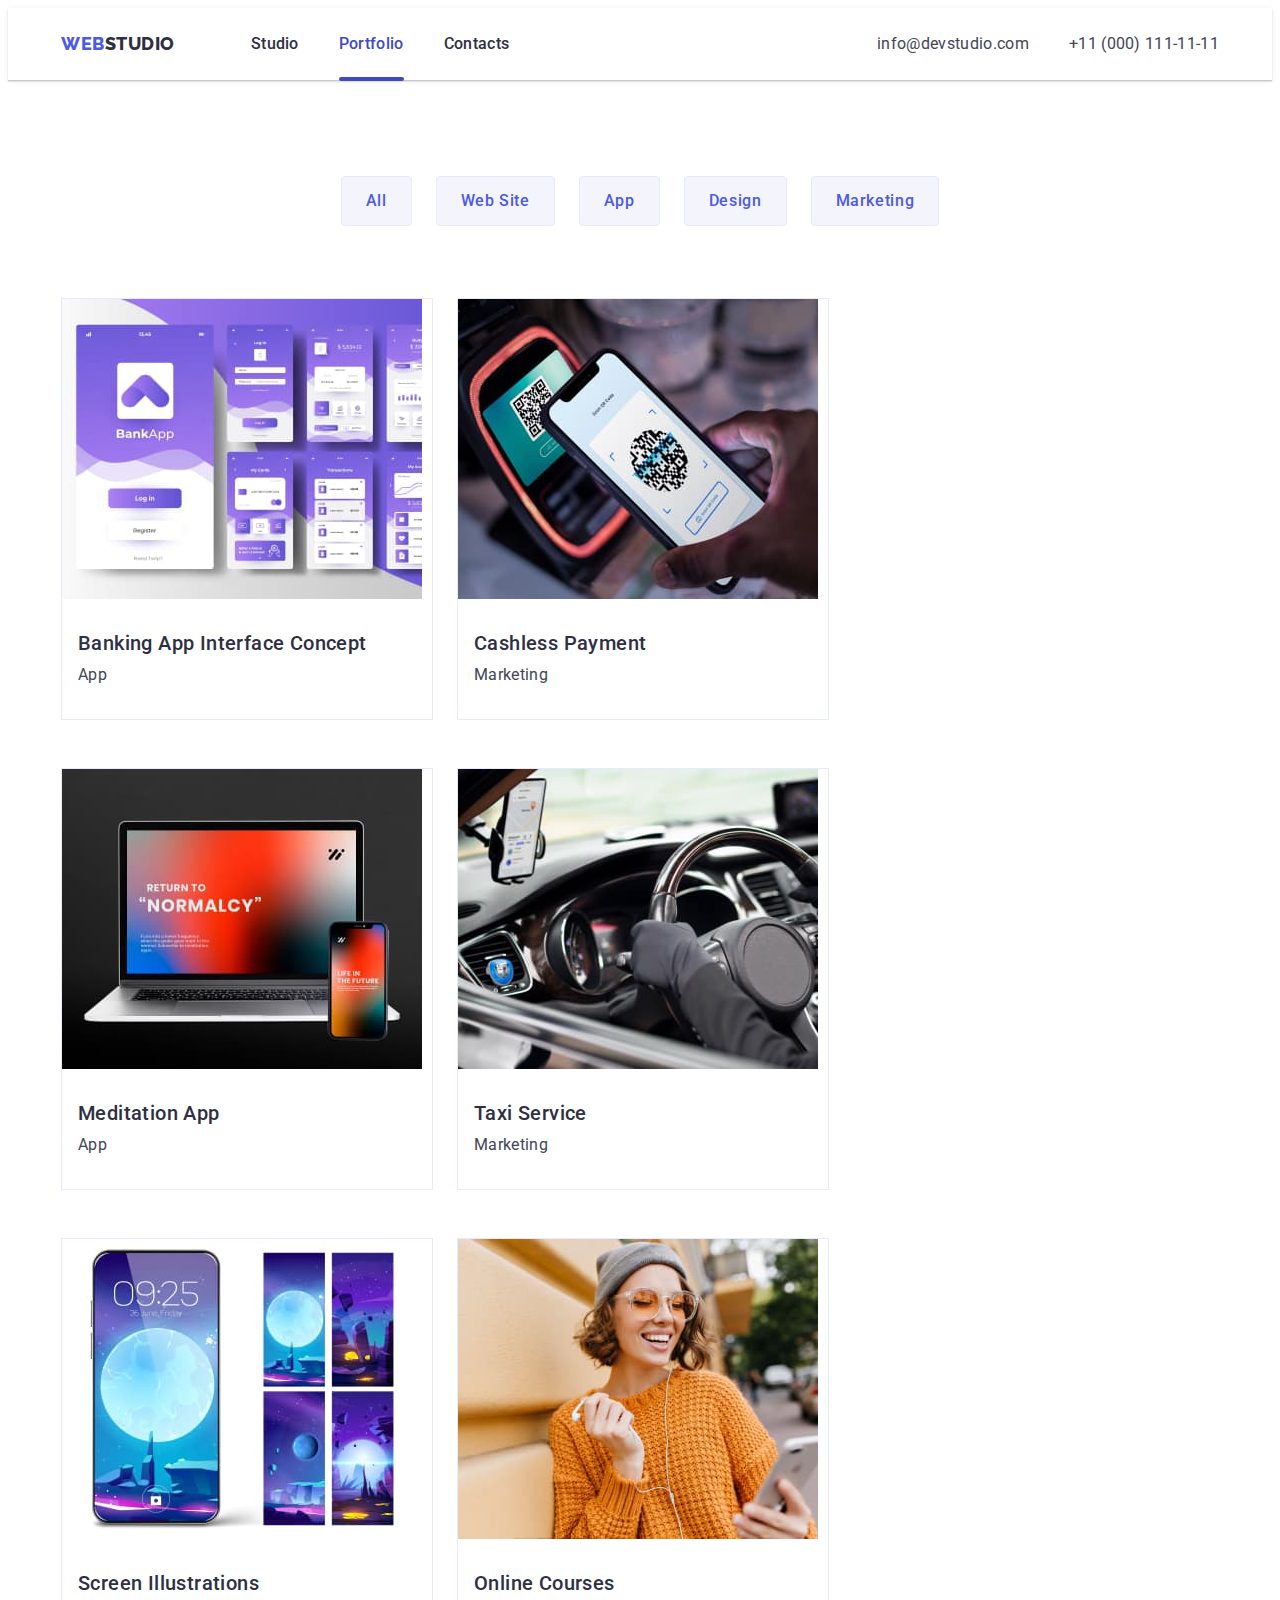
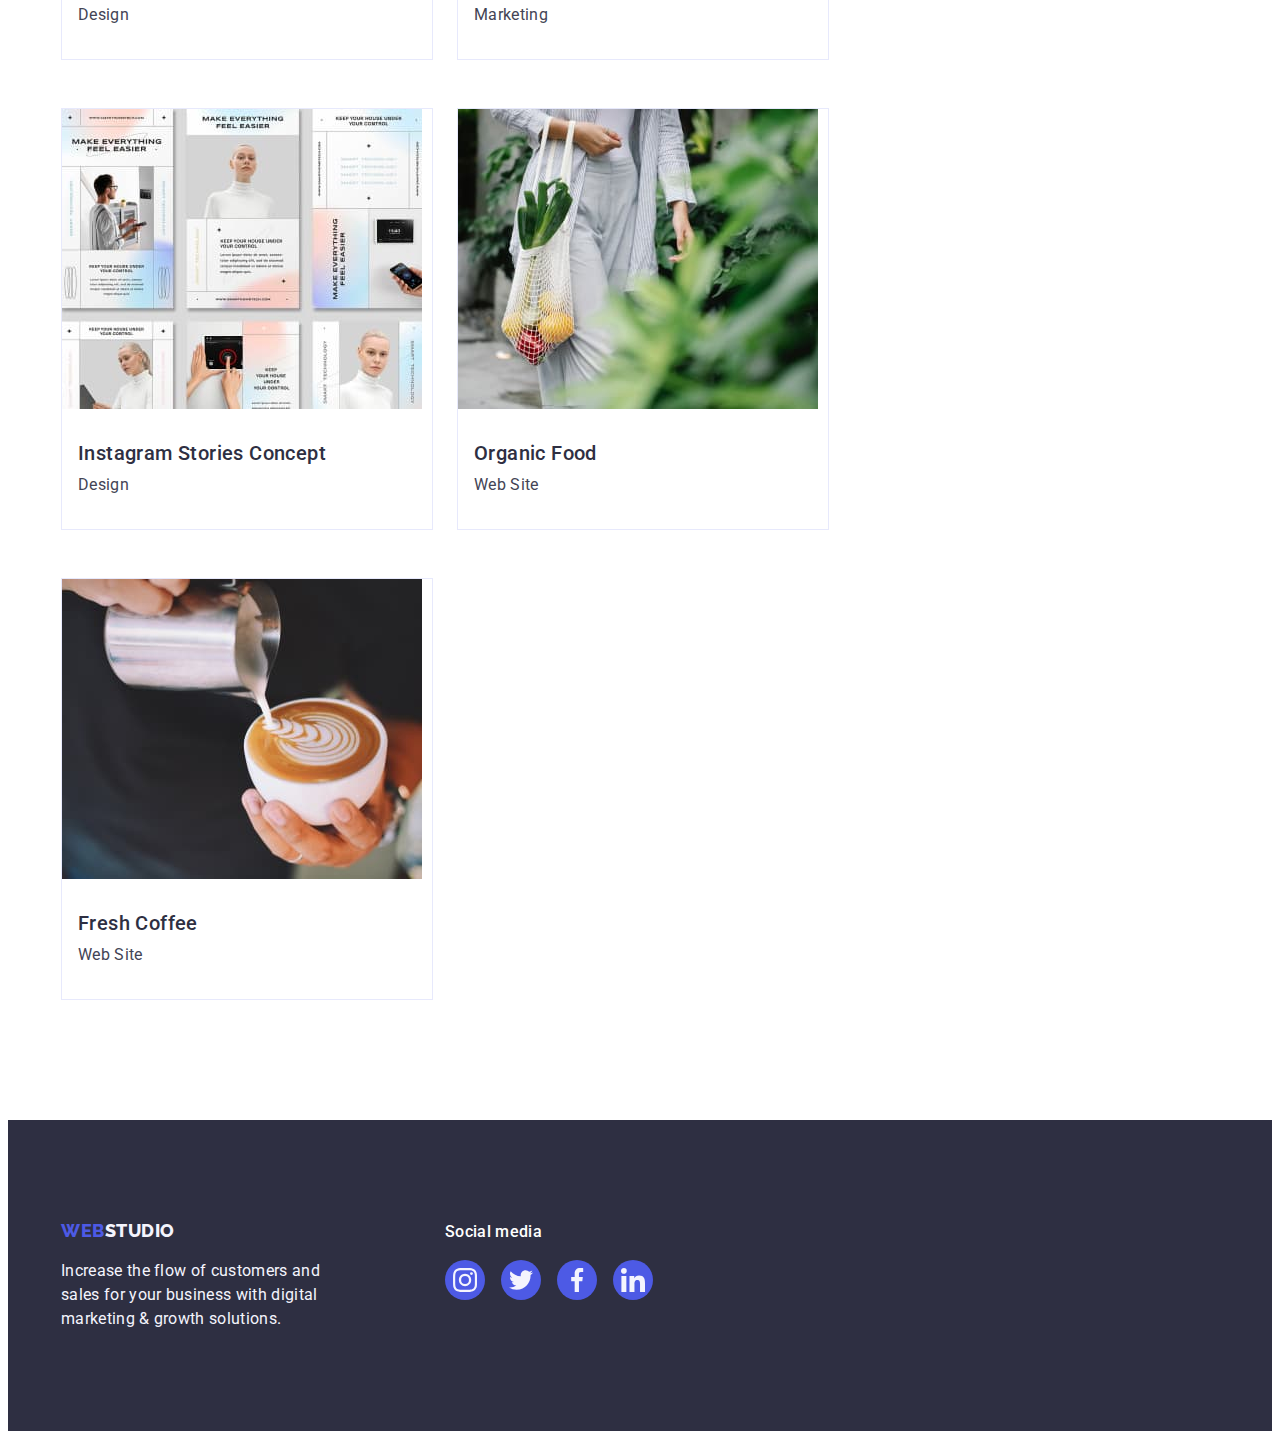
==== portfolio.html @ 456d1a5a "Initial commit" ====
<!DOCTYPE html>
<html lang="en">
  <head>
    <meta charset="UTF-8" />
    <meta http-equiv="X-UA-Compatible" content="IE=edge" />
    <meta name="viewport" content="width=device-width, initial-scale=1.0" />
    <title>Portfolio</title>
    <link rel="preconnect" href="https://fonts.googleapis.com" />
    <link rel="preconnect" href="https://fonts.gstatic.com" crossorigin />
    <link
      href="https://fonts.googleapis.com/css2?family=Raleway:wght@800&family=Roboto:wght@400;500;700;900&display=swap"
      rel="stylesheet"
    />
    <link
      rel="stylesheet"
      href="https://cdnjs.cloudflare.com/ajax/libs/modern-normalize/2.0.0/modern-normalize.min.css"
      integrity="sha512-4xo8blKMVCiXpTaLzQSLSw3KFOVPWhm/TRtuPVc4WG6kUgjH6J03IBuG7JZPkcWMxJ5huwaBpOpnwYElP/m6wg=="
      crossorigin="anonymous"
      referrerpolicy="no-referrer"
    />
    <link rel="stylesheet" href="./css/styles.css" />
  </head>
  <body>
    <header class="header">
      <div class="container">
        <nav class="header-navigation">
          <a href="./index.html" class="header-logo logo link"
            >Web<span class="logo-span">Studio</span></a
          >
          <ul class="list header-menu">
            <li class="header-menu-item">
              <a href="./index.html" class="link">Studio</a>
            </li>
            <li class="header-menu-item">
              <a href="./portfolio.html" class="link current">Portfolio</a>
            </li>
            <li class="header-menu-item">
              <a href="" class="link">Contacts</a>
            </li>
          </ul>
        </nav>
        <address class="header-address">
          <ul class="list header-address-list">
            <li class="header-address-item">
              <a href="mailto:info@devstudio.com" class="link"
                >info@devstudio.com</a
              >
            </li>
            <li class="header-address-item">
              <a href="tel:+110001111111" class="link">+11 (000) 111-11-11</a>
            </li>
          </ul>
        </address>
      </div>
    </header>
    <main>
      <section id="portfolio" class="portfolio">
        <div class="container">
          <h1 class="visually-hidden">Portfolio</h1>
          <ul class="list section-list-btn">
            <li><button type="button" class="button">All</button></li>
            <li><button type="button" class="button">Web Site</button></li>
            <li><button type="button" class="button">App</button></li>
            <li><button type="button" class="button">Design</button></li>
            <li><button type="button" class="button">Marketing</button></li>
          </ul>
          <ul class="list section-list">
            <li class="section-list-item">
              <a href="" class="link">
                <div class="overlay">
                  <img
                    src="./images/banking-app-interface-concept.jpg"
                    alt="banking app interface concept"
                    width="360"
                    height="300"
                  />
                  <p class="portfolio-hover-info">
                    14 Stylish and User-Friendly App Design Concepts · Task
                    Manager App · Calorie Tracker App · Exotic Fruit Ecommerce
                    App · Cloud Storage App
                  </p>
                </div>
                <div class="portfolio-info">
                  <h2 class="list-item-title">Banking App Interface Concept</h2>
                  <p class="list-item-text">App</p>
                </div>
              </a>
            </li>
            <li class="section-list-item">
              <a href="" class="link">
                <div class="overlay">
                  <img
                    src="./images/cashless-payment.jpg"
                    alt="cashless payment"
                    width="360"
                    height="300"
                  />
                  <p class="portfolio-hover-info">
                    14 Stylish and User-Friendly App Design Concepts · Task
                    Manager App · Calorie Tracker App · Exotic Fruit Ecommerce
                    App · Cloud Storage App
                  </p>
                </div>
                <div class="portfolio-info">
                  <h2 class="list-item-title">Cashless Payment</h2>
                  <p class="list-item-text">Marketing</p>
                </div>
              </a>
            </li>
            <li class="section-list-item">
              <a href="" class="link">
                <div class="overlay">
                  <img
                    src="./images/meditation-app.jpg"
                    alt="meditation app"
                    width="360"
                    height="300"
                  />
                  <p class="portfolio-hover-info">
                    14 Stylish and User-Friendly App Design Concepts · Task
                    Manager App · Calorie Tracker App · Exotic Fruit Ecommerce
                    App · Cloud Storage App
                  </p>
                </div>
                <div class="portfolio-info">
                  <h2 class="list-item-title">Meditation App</h2>
                  <p class="list-item-text">App</p>
                </div>
              </a>
            </li>
            <li class="section-list-item">
              <a href="" class="link">
                <div class="overlay">
                  <img
                    src="./images/taxi-service.jpg"
                    alt="taxi service"
                    width="360"
                    height="300"
                  />
                  <p class="portfolio-hover-info">
                    14 Stylish and User-Friendly App Design Concepts · Task
                    Manager App · Calorie Tracker App · Exotic Fruit Ecommerce
                    App · Cloud Storage App
                  </p>
                </div>
                <div class="portfolio-info">
                  <h2 class="list-item-title">Taxi Service</h2>
                  <p class="list-item-text">Marketing</p>
                </div>
              </a>
            </li>
            <li class="section-list-item">
              <a href="" class="link">
                <div class="overlay">
                  <img
                    src="./images/screen-illustrations.jpg"
                    alt="screen illustrations"
                    width="360"
                    height="300"
                  />
                  <p class="portfolio-hover-info">
                    14 Stylish and User-Friendly App Design Concepts · Task
                    Manager App · Calorie Tracker App · Exotic Fruit Ecommerce
                    App · Cloud Storage App
                  </p>
                </div>
                <div class="portfolio-info">
                  <h2 class="list-item-title">Screen Illustrations</h2>
                  <p class="list-item-text">Design</p>
                </div>
              </a>
            </li>
            <li class="section-list-item">
              <a href="" class="link">
                <div class="overlay">
                  <img
                    src="./images/online-courses.jpg"
                    alt="online courses"
                    width="360"
                    height="300"
                  />
                  <p class="portfolio-hover-info">
                    14 Stylish and User-Friendly App Design Concepts · Task
                    Manager App · Calorie Tracker App · Exotic Fruit Ecommerce
                    App · Cloud Storage App
                  </p>
                </div>
                <div class="portfolio-info">
                  <h2 class="list-item-title">Online Courses</h2>
                  <p class="list-item-text">Marketing</p>
                </div>
              </a>
            </li>
            <li class="section-list-item">
              <a href="" class="link">
                <div class="overlay">
                  <img
                    src="./images/instagram-stories-concept.jpg"
                    alt="instagram stories concept"
                    width="360"
                    height="300"
                  />
                  <p class="portfolio-hover-info">
                    14 Stylish and User-Friendly App Design Concepts · Task
                    Manager App · Calorie Tracker App · Exotic Fruit Ecommerce
                    App · Cloud Storage App
                  </p>
                </div>
                <div class="portfolio-info">
                  <h2 class="list-item-title">Instagram Stories Concept</h2>
                  <p class="list-item-text">Design</p>
                </div>
              </a>
            </li>
            <li class="section-list-item">
              <a href="" class="link">
                <div class="overlay">
                  <img
                    src="./images/organic-food.jpg"
                    alt="organic food"
                    width="360"
                    height="300"
                  />
                  <p class="portfolio-hover-info">
                    14 Stylish and User-Friendly App Design Concepts · Task
                    Manager App · Calorie Tracker App · Exotic Fruit Ecommerce
                    App · Cloud Storage App
                  </p>
                </div>
                <div class="portfolio-info">
                  <h2 class="list-item-title">Organic Food</h2>
                  <p class="list-item-text">Web Site</p>
                </div>
              </a>
            </li>
            <li class="section-list-item">
              <a href="" class="link">
                <div class="overlay">
                  <img
                    src="./images/fresh-coffee-website.jpg"
                    alt="fresh coffee web site"
                    width="360"
                    height="300"
                  />
                  <p class="portfolio-hover-info">
                    14 Stylish and User-Friendly App Design Concepts · Task
                    Manager App · Calorie Tracker App · Exotic Fruit Ecommerce
                    App · Cloud Storage App
                  </p>
                </div>
                <div class="portfolio-info">
                  <h2 class="list-item-title">Fresh Coffee</h2>
                  <p class="list-item-text">Web Site</p>
                </div>
              </a>
            </li>
          </ul>
        </div>
      </section>
    </main>
    <footer class="footer">
      <div class="container">
        <div class="footer-content">
          <a href="./index.html" class="footer-logo logo link"
            >Web<span class="logo-span">Studio</span></a
          >
          <p class="footer-text">
            Increase the flow of customers and sales for your business with
            digital marketing & growth solutions.
          </p>
        </div>
        <div class="footer-social">
          <p class="footer-social-title">Social media</p>
          <ul class="list">
            <li class="social-link">
              <a class="footer-link" href="">
                <svg class="footer-link-icon" width="24" height="24">
                  <use href="./images/icons.svg#icon-instagram"></use>
                </svg>
              </a>
            </li>
            <li class="social-link">
              <a class="footer-link" href="">
                <svg class="footer-link-icon" width="24" height="24">
                  <use href="./images/icons.svg#icon-twitter"></use>
                </svg>
              </a>
            </li>
            <li class="social-link">
              <a class="footer-link" href="">
                <svg class="footer-link-icon" width="24" height="24">
                  <use href="./images/icons.svg#icon-facebook"></use>
                </svg>
              </a>
            </li>
            <li class="social-link">
              <a class="footer-link" href="">
                <svg class="footer-link-icon" width="24" height="24">
                  <use href="./images/icons.svg#icon-linkedin"></use>
                </svg>
              </a>
            </li>
          </ul>
        </div>
      </div>
    </footer>
  </body>
</html>
---- css/styles.css ----
:root {
  --primary-brand-color: #4d5ae5;
  --pressed-state-color: #404bbf;
  --dark-color: #2e2f42;
  --text-color: #434455;
  --white-color: #ffffff;
  --light-color: #f4f4fd;
  --accent-color: #e7e9fc;
  --light-slate: #8e8f99;
  --green: #31d0aa;
  --backdrop: rgba(46, 47, 66, 0.4);
  --dairy: #fcfcfc;
  --transition-base: 250ms cubic-bezier(0.4, 0, 0.2, 1);
}

body {
  font-family: "Roboto", sans-serif;
  color: var(--text-color);
  background-color: var(--white-color);
}

p,
h1,
h2,
h3,
h4,
h5,
h6 {
  margin-top: 0;
  margin-bottom: 0;
}

img {
  display: block;
}

.visually-hidden {
  position: absolute;
  width: 1px;
  height: 1px;
  margin: -1px;
  border: 0;
  padding: 0;
  white-space: nowrap;
  clip-path: inset(100%);
  clip: rect(0 0 0 0);
  overflow: hidden;
}

.container {
  width: 1158px;
  padding-left: 15px;
  padding-right: 15px;
  margin: 0 auto;
}

.logo {
  font-family: "Raleway", sans-serif;
  font-weight: 800;
  font-size: 18px;
  line-height: 1.17;
  letter-spacing: 0.03em;
  text-transform: uppercase;
  color: var(--primary-brand-color);
}

.logo span {
  color: var(--dark-color);
}

.button {
  cursor: pointer;
}

.list {
  list-style-type: none;
  margin-top: 0;
  margin-bottom: 0;
  padding-left: 0;
}

.link {
  text-decoration: none;
}

.section-title {
  font-weight: 700;
  font-size: 36px;
  line-height: 1.11;
  text-align: center;
  letter-spacing: 0.02em;
  text-transform: capitalize;
  color: var(--dark-color);
}

.grey-background {
  background-color: var(--light-color);
}

/** ---------HEADER---------- **/

.header {
  box-shadow: 0px 2px 1px rgba(46, 47, 66, 0.08),
    0px 1px 1px rgba(46, 47, 66, 0.16), 0px 1px 6px rgba(46, 47, 66, 0.08);
}

.header-logo {
  margin-right: 76px;
}

.header .container {
  display: flex;
  align-items: center;
}

.header-navigation {
  display: flex;
  align-items: center;
  flex-grow: 1;
}

.header-menu {
  display: flex;
  gap: 40px;
}

.header-menu-item .link {
  padding: 24px 0;
  display: block;
  font-weight: 500;
  font-size: 16px;
  line-height: 1.5;
  letter-spacing: 0.02em;
  color: inherit;
  color: var(--dark-color);
  transition: color var(--transition-base);
}

.header-menu .link:hover,
.header-menu .link:focus,
.header-address .link:hover,
.header-address .link:focus {
  color: var(--pressed-state-color);
}

.link.current {
  position: relative;
  color: var(--pressed-state-color);
}

.header-menu-item .link.current::after {
  content: "";
  position: absolute;
  width: 100%;
  height: 4px;
  left: 0;
  bottom: -1px;
  border-radius: 2px;
  background: var(--pressed-state-color);
}

.header-address {
  font-style: normal;
}

.header-address-list {
  padding: 24px 0;
  display: flex;
  gap: 40px;
}

.header-address-item a {
  font-style: normal;
  font-weight: 400;
  font-size: 16px;
  line-height: 1.5;
  letter-spacing: 0.02em;
  color: var(--text-color);
  transition: color var(--transition-base);
}

/** ---------HERO---------- **/

.hero {
  padding-top: 188px;
  padding-bottom: 188px;
  max-width: 1440px;
  margin-left: auto;
  margin-right: auto;
  background-color: var(--dark-color);
  background-image: linear-gradient(
      rgba(46, 47, 66, 0.7),
      rgba(46, 47, 66, 0.7)
    ),
    url(../images/hero-background.jpg);
  background-repeat: no-repeat;
  background-position: center;
  background-size: cover;
}

.hero-title {
  margin-left: auto;
  margin-right: auto;
  margin-bottom: 48px;
  max-width: 496px;
  font-weight: 700;
  font-size: 56px;
  line-height: 1.07;
  text-align: center;
  letter-spacing: 0.02em;
  color: var(--white-color);
}

.hero-btn {
  display: block;
  margin-left: auto;
  margin-right: auto;
  padding: 16px 32px;
  min-width: 169px;
  font-family: inherit;
  font-weight: 500;
  font-size: 16px;
  line-height: 1.5;
  letter-spacing: 0.04em;
  border: none;
  border-radius: 4px;
  color: var(--white-color);
  background-color: var(--primary-brand-color);
  transition: background-color var(--transition-base);
  box-shadow: 0px 4px 4px 0px rgba(0, 0, 0, 0.15);
}

.hero-btn:hover,
.hero-btn:focus {
  background-color: var(--pressed-state-color);
}

/** ---------ADVANTAGES---------- **/

#advantages {
  padding-top: 120px;
  padding-bottom: 120px;
}

#advantages .section-list {
  display: flex;
  gap: 24px;
}

#advantages .section-list-item {
  width: calc((100% - 24px * 3) / 4);
}

#advantages .section-list-item .list-item-title {
  margin-bottom: 8px;
  font-weight: 500;
  font-size: 20px;
  line-height: 1.2;
  letter-spacing: 0.02em;
  color: var(--dark-color);
}

#advantages .section-list-item .list-item-text {
  font-size: 16px;
  line-height: 1.5;
  letter-spacing: 0.02em;
}

#advantages .section-list-item .icon-space {
  display: flex;
  justify-content: center;
  align-items: center;
  padding: 24px 0;
  margin-bottom: 8px;
  background-color: var(--light-color);
  border-radius: 4px;
}

/** ---------PROJECTS---------- **/

#projects {
  padding-top: 60px;
  padding-bottom: 120px;
}

#projects .section-title {
  max-width: 324px;
  margin: 0 auto 72px;
}

#projects .section-list {
  display: flex;
  gap: 24px;
}

#projects .section-list-item {
  width: calc((100% - 24px * 2) / 3);
  border: 1px solid var(--accent-colora);
}

/** ---------TEAM---------- **/

#team {
  padding-top: 120px;
  padding-bottom: 120px;
}

#team .section-title {
  max-width: 163px;
  margin: 0 auto 72px;
}

#team .section-list {
  display: flex;
  gap: 24px;
}

#team .section-list-item {
  background-color: var(--white-color);
  width: calc((100% - 24px * 3) / 4);
  border-radius: 0px 0px 4px 4px;
  box-shadow: 0px 2px 1px 0px rgba(46, 47, 66, 0.08),
    0px 1px 1px 0px rgba(46, 47, 66, 0.16),
    0px 1px 6px 0px rgba(46, 47, 66, 0.08);
}

#team .team-info {
  padding: 32px 0;
}

#team .section-list-item .list-item-title {
  margin-bottom: 8px;
  font-weight: 500;
  font-size: 20px;
  line-height: 1.2;
  text-align: center;
  letter-spacing: 0.02em;
  color: var(--dark-color);
}

#team .section-list-item .list-item-text {
  margin-bottom: 8px;
  font-size: 16px;
  line-height: 1.5;
  text-align: center;
  letter-spacing: 0.02em;
}

#team .section-list .team-info .list {
  display: flex;
  justify-content: center;
  align-items: center;
  gap: 24px;
}

.team-link {
  display: flex;
  justify-content: center;
  align-items: center;
  width: 40px;
  height: 40px;
  border-radius: 50%;
  background-color: var(--primary-brand-color);
  transition: background-color var(--transition-base);
}

.team-link:hover,
.team-link:focus {
  background-color: var(--pressed-state-color);
}

.team-link-icon {
  fill: var(--light-color);
}
/** ---------FOOTER---------- **/

.footer {
  background-color: var(--dark-color);
  padding-top: 100px;
  padding-bottom: 100px;
}

.footer .container {
  display: flex;
  align-items: baseline;
}

.footer-content {
  margin-right: 120px;
}

.footer-social-title {
  margin-bottom: 16px;
  font-size: 16px;
  font-family: Roboto;
  font-style: normal;
  font-weight: 500;
  line-height: 1.5;
  letter-spacing: 0.32px;
  color: var(--white-color);
}

.footer .footer-social ul {
  display: flex;
  justify-content: space-between;
  align-items: center;
  gap: 16px;
}

.social-link {
  width: 40px;
  height: 40px;
}

.footer-link {
  display: flex;
  justify-content: center;
  align-items: center;
  width: 100%;
  height: 100%;
  border-radius: 50%;
  background-color: var(--primary-brand-color);
  transition: background-color var(--transition-base);
}

.footer-link:hover,
.footer-link:focus {
  background-color: var(--green);
}

.footer-link-icon {
  fill: var(--light-color);
}

.footer .logo-span {
  color: var(--light-color);
}

.footer-logo {
  display: inline-block;
  margin-bottom: 18px;
}

.footer .footer-text {
  font-size: 16px;
  max-width: 264px;
  line-height: 1.5;
  letter-spacing: 0.02em;
  color: var(--light-color);
}

/** ---------PORTFOLIO---------- **/

#portfolio {
  padding-top: 96px;
  padding-bottom: 120px;
}

#portfolio .section-list-btn {
  margin-bottom: 72px;
  display: flex;
  justify-content: center;
  gap: 24px;
}

#portfolio .section-list-btn button {
  padding: 12px 24px;
  font-family: inherit;
  font-weight: 500;
  font-size: 16px;
  line-height: 1.5;
  letter-spacing: 0.04em;
  color: var(--primary-brand-color);
  background-color: var(--light-color);
  border: 1px solid var(--accent-color);
  border-radius: 4px;
  transition: color var(--transition-base),
    background-color var(--transition-base), border-color var(--transition-base),
    box-shadow var(--transition-base);
}

#portfolio .section-list-btn button:focus,
#portfolio .section-list-btn button:hover {
  color: var(--white-color);
  background-color: var(--pressed-state-color);
  border: 1px solid transparent;
  box-shadow: 0px 2px 2px 0px rgba(0, 0, 0, 0.12),
    0px 2px 1px 0px rgba(0, 0, 0, 0.08), 0px 3px 1px 0px rgba(0, 0, 0, 0.1);
}

#portfolio .section-list {
  display: flex;
  flex-wrap: wrap;
  gap: 24px;
  row-gap: 48px;
}

#portfolio .section-list-item .link {
  display: block;
  transition: box-shadow var(--transition-base);
}

#portfolio .section-list-item {
  width: calc((100% - 24px * 2) / 3);
  border: 1px solid var(--accent-color);
  background: var(--white-color);
}

#portfolio .section-list-item .link:hover {
  box-shadow: 0px 2px 1px 0px rgba(46, 47, 66, 0.08),
    0px 1px 1px 0px rgba(46, 47, 66, 0.16),
    0px 1px 6px 0px rgba(46, 47, 66, 0.08);
}

#portfolio .portfolio-info {
  padding: 32px 16px;
}

#portfolio .section-list-item .list-item-title {
  margin-bottom: 8px;
  font-weight: 500;
  font-size: 20px;
  line-height: 1.2;
  letter-spacing: 0.02em;
  color: var(--dark-color);
}

#portfolio .section-list-item .list-item-text {
  font-size: 16px;
  line-height: 1.5;
  letter-spacing: 0.02em;
  color: var(--text-color);
}

.overlay {
  position: relative;
  overflow: hidden;
}

#portfolio .portfolio-hover-info {
  padding: 40px 32px;
  position: absolute;
  top: 0;
  left: 0;
  width: 100%;
  height: 100%;
  background-color: var(--primary-brand-color);
  font-size: 16px;
  font-style: normal;
  font-weight: 400;
  line-height: 1.5;
  letter-spacing: 0.32px;
  color: var(--light-color);
  transform: translateY(100%);
  transition: transform var(--transition-base);
}

#portfolio .section-list-item:hover .portfolio-hover-info {
  transform: translateY(0);
  overflow: visible;
}

/** ---------CUSTOMERS---------- **/

#customers {
  padding-top: 120px;
  padding-bottom: 120px;
}

#customers .section-title {
  margin-bottom: 72px;
}

#customers .section-list {
  display: flex;
  justify-content: space-between;
  gap: 24px;
}

#customers .section-list-item {
  width: calc((100% - 24px * 5) / 6);
  height: 88px;
  border-radius: 4px;
  border: 1px solid var(--light-slate);
}

#customers .section-list-item .link {
  display: flex;
  align-items: center;
  justify-content: center;
  width: 100%;
  height: 100%;
  color: var(--light-slate);
  border-radius: 4px;
  border: 1px solid var(--light-slate);
  transition: color var(--transition-base), border-color var(--transition-base);
}

#customers .customer-icon {
  fill: currentColor;
  transition: fill var(--transition-base);
}

#customers .link:hover,
#customers .link:focus {
  color: var(--pressed-state-color);
  border: 1px solid var(--pressed-state-color);
}

#customers .link:hover .customer-icon {
  fill: var(--pressed-state-color);
}

/** BACKDROP **/
.backdrop {
  position: fixed;
  top: 0;
  width: 100%;
  height: 100%;
  background-color: var(--backdrop);
  transition: opacity var(--transition-base), visibility var(--transition-base);
}

.modal {
  position: absolute;
  top: 50%;
  left: 50%;
  transform: translate(-50%, -50%) scale(1);
  width: 408px;
  min-height: 584px;
  background-color: var(--dairy);
  border-radius: 4px;
  box-shadow: 0px 2px 1px 0px rgba(0, 0, 0, 0.2),
    0px 1px 3px 0px rgba(0, 0, 0, 0.12), 0px 1px 1px 0px rgba(0, 0, 0, 0.14);
  transition: transform var(--transition-base);
}

.backdrop.is-hidden .modal {
  transform: translate(-50%, 50%) scale(0);
}
.modal-btn {
  padding: 0;
  display: flex;
  align-items: center;
  justify-content: center;
  position: absolute;
  right: 24px;
  top: 24px;
  width: 24px;
  height: 24px;
  border-radius: 50%;
  border: 1px solid rgba(0, 0, 0, 0.1);
  background-color: var(--accent-color);
  cursor: pointer;
  transition: background-color var(--transition-base),
    border var(--transition-base);
}

.modal-btn svg {
  transition: fill var(--transition-base);
}

.modal-btn:hover,
.modal-btn:focus {
  border: none;
  background-color: var(--pressed-state-color);
}

.modal-btn:hover svg,
.modal-btn:focus svg {
  fill: var(--white-color);
}

.is-hidden {
  visibility: hidden;
  opacity: 0;
  pointer-events: none;
}
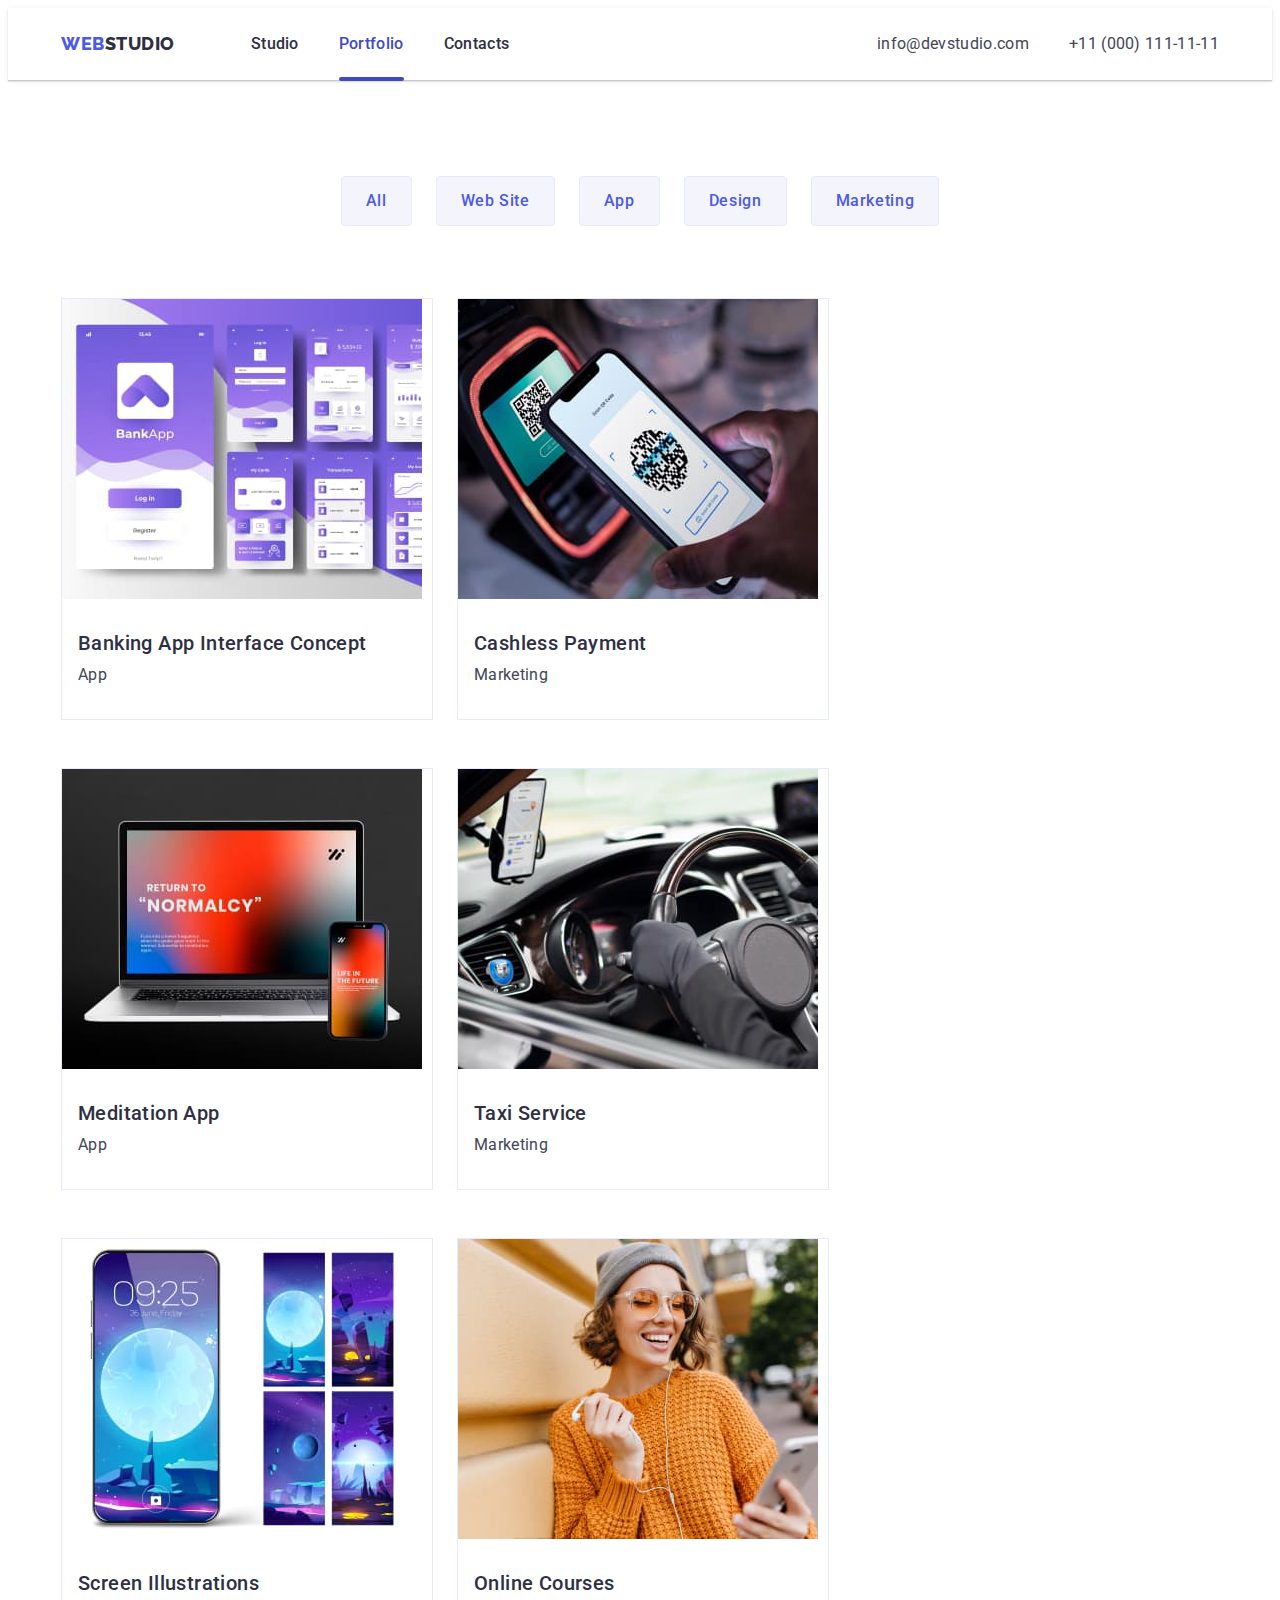
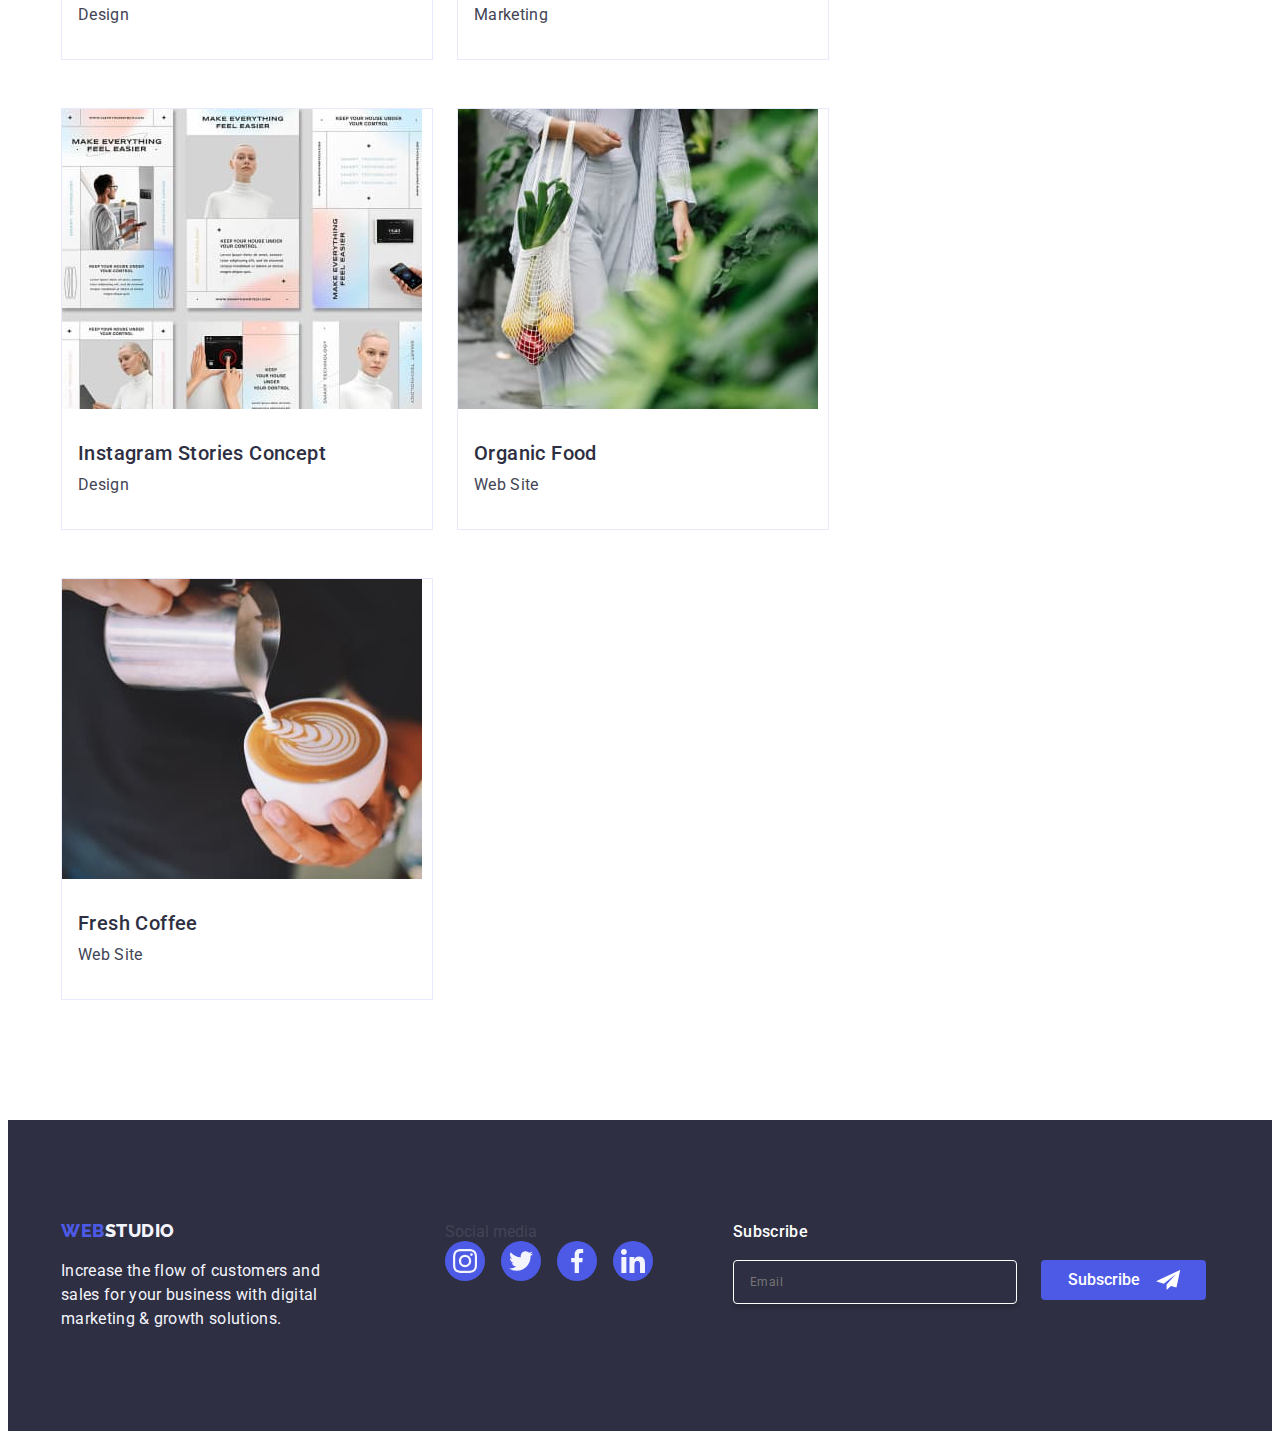
==== commit 244e6b9d: "patch" ====
--- a/portfolio.html
+++ b/portfolio.html
@@ -302,6 +302,18 @@
             </li>
           </ul>
         </div>
+        <div class="footer-form">
+          <p class="footer-title">Subscribe</p>
+          <form>
+            <input type="email" placeholder="Email" />
+            <button type="submit" class="button">
+              Subscribe
+              <svg class="check-icon" width="24" height="24">
+                <use href="./images/icons.svg#icon-send"></use>
+              </svg>
+            </button>
+          </form>
+        </div>
       </div>
     </footer>
   </body>
--- a/css/styles.css
+++ b/css/styles.css
@@ -389,7 +389,11 @@
   margin-right: 120px;
 }
 
-.footer-social-title {
+.footer-social {
+  margin-right: 80px;
+}
+
+.footer-title {
   margin-bottom: 16px;
   font-size: 16px;
   font-family: Roboto;
@@ -447,6 +451,74 @@
   line-height: 1.5;
   letter-spacing: 0.02em;
   color: var(--light-color);
+}
+
+.footer-form input {
+  padding-left: 16px;
+  width: 264px;
+  height: 40px;
+  color: var(--white, #fff);
+  font-family: Roboto;
+  font-size: 12px;
+  font-style: normal;
+  font-weight: 400;
+  line-height: 2;
+  letter-spacing: 0.48px;
+  background-color: transparent;
+  border-radius: 4px;
+  border: 1px solid var(--white, #fff);
+  box-shadow: 0px 4px 4px 0px rgba(0, 0, 0, 0.15);
+  outline: none;
+  transition: border-color var(--transition-base);
+}
+
+.footer-form input:focus,
+.footer-form input:hover {
+  border-color: var(--primary-brand-color);
+}
+
+.footer-form input::placeholder {
+  font-family: Roboto;
+  font-size: 12px;
+  font-style: normal;
+  font-weight: 400;
+  line-height: 2;
+  letter-spacing: 0.48px;
+}
+
+.footer-form form {
+  display: flex;
+  gap: 24px;
+}
+
+.footer-form button {
+  display: flex;
+  justify-content: center;
+  align-items: center;
+  padding: 8px 24px;
+  min-width: 165px;
+  height: 40px;
+  color: var(--white-color);
+  text-align: center;
+  font-family: Roboto;
+  font-size: 16px;
+  font-style: normal;
+  font-weight: 500;
+  line-height: 1.5;
+  letter-spacing: 0.04;
+  fill: var(--white-color);
+  border-radius: 4px;
+  border: none;
+  background: var(--primary-brand-color);
+}
+
+.footer-form button:hover,
+.footer-form button:focus {
+  background-color: var(--pressed-state-color);
+}
+
+.footer-form button svg {
+  margin-left: 16px;
 }
 
 /** ---------PORTFOLIO---------- **/
@@ -622,6 +694,7 @@
 }
 
 .modal {
+  padding: 72px 24px 24px 24px;
   position: absolute;
   top: 50%;
   left: 50%;
@@ -676,3 +749,152 @@
   opacity: 0;
   pointer-events: none;
 }
+
+.form-title {
+  margin-bottom: 16px;
+  font-size: 16px;
+  font-family: Roboto;
+  font-style: normal;
+  font-weight: 500;
+  line-height: 1.5;
+  letter-spacing: 0.32px;
+  color: var(--dark-color);
+  text-align: center;
+}
+
+.form-field {
+  margin-bottom: 8px;
+}
+
+.form-label {
+  display: inline-block;
+  font-size: 12px;
+  font-family: Roboto;
+  font-style: normal;
+  font-weight: 400;
+  line-height: 1.16;
+  letter-spacing: 0.04em;
+  color: var(--light-slate);
+}
+
+.input-wrap {
+  position: relative;
+}
+
+.form-input {
+  padding-left: 38px;
+  padding-right: 16px;
+  width: 100%;
+  height: 40px;
+  border-radius: 4px;
+  border: 1px solid var(--backdrop);
+  outline: transparent;
+  transition: border-color var(--transition-base);
+}
+
+.form-input:focus,
+.form-input:hover {
+  border-color: var(--primary-brand-color);
+}
+
+.input-icon {
+  position: absolute;
+  left: 16px;
+  top: 50%;
+  transform: translateY(-50%);
+  transition: fill var(--transition-base);
+}
+
+.form-input:focus + .input-icon,
+.form-input:hover + .input-icon {
+  fill: var(--primary-brand-color);
+}
+
+.form-textarea {
+  padding: 8px 16px;
+  width: 100%;
+  height: 120px;
+  font-family: Roboto;
+  font-size: 12px;
+  font-style: normal;
+  font-weight: 400;
+  line-height: 1.16;
+  letter-spacing: 0.48px;
+  border-radius: 4px;
+  border: 1px solid var(--backdrop);
+  outline: transparent;
+  resize: none;
+  transition: border-color var(--transition-base);
+}
+
+.form-textarea::placeholder {
+  font-family: Roboto;
+  font-size: 12px;
+  font-style: normal;
+  font-weight: 400;
+  line-height: 1.16;
+  letter-spacing: 0.48px;
+}
+
+.form-textarea:focus,
+.form-textarea:hover {
+  border-color: var(--primary-brand-color);
+}
+
+.check-text {
+  margin-top: 8px;
+  margin-bottom: 16px;
+}
+
+.check-text a {
+  color: var(--primary-brand-color);
+  text-decoration: underline;
+}
+
+.check-text span {
+  display: inline-flex;
+  align-items: center;
+  justify-content: center;
+  margin-right: 12px;
+  width: 16px;
+  height: 16px;
+  border: 1px solid var(--backdrop);
+  border-radius: 2px;
+  fill: transparent;
+  transition: background-color var(--transition-base),
+    border var(--transition-base);
+}
+
+.check-text span svg {
+  transition: fill var(--transition-base);
+}
+
+.form-checkbox:checked + .check-text span {
+  background-color: var(--pressed-state-color);
+  fill: var(--light-color);
+  border: none;
+}
+.form-btn {
+  display: block;
+  padding: 16px 32px;
+  margin: 0 auto;
+  min-width: 169px;
+  font-size: 16px;
+  font-family: Roboto;
+  font-style: normal;
+  font-weight: 500;
+  line-height: 1.5;
+  text-align: center;
+  letter-spacing: 0.04em;
+  border: none;
+  border-radius: 4px;
+  color: var(--white-color);
+  background: var(--primary-brand-color);
+  box-shadow: 0px 4px 4px 0px rgba(0, 0, 0, 0.15);
+  transition: background-color var(--transition-base);
+}
+
+.form-btn:hover,
+.form-btn:focus {
+  background-color: var(--pressed-state-color);
+}
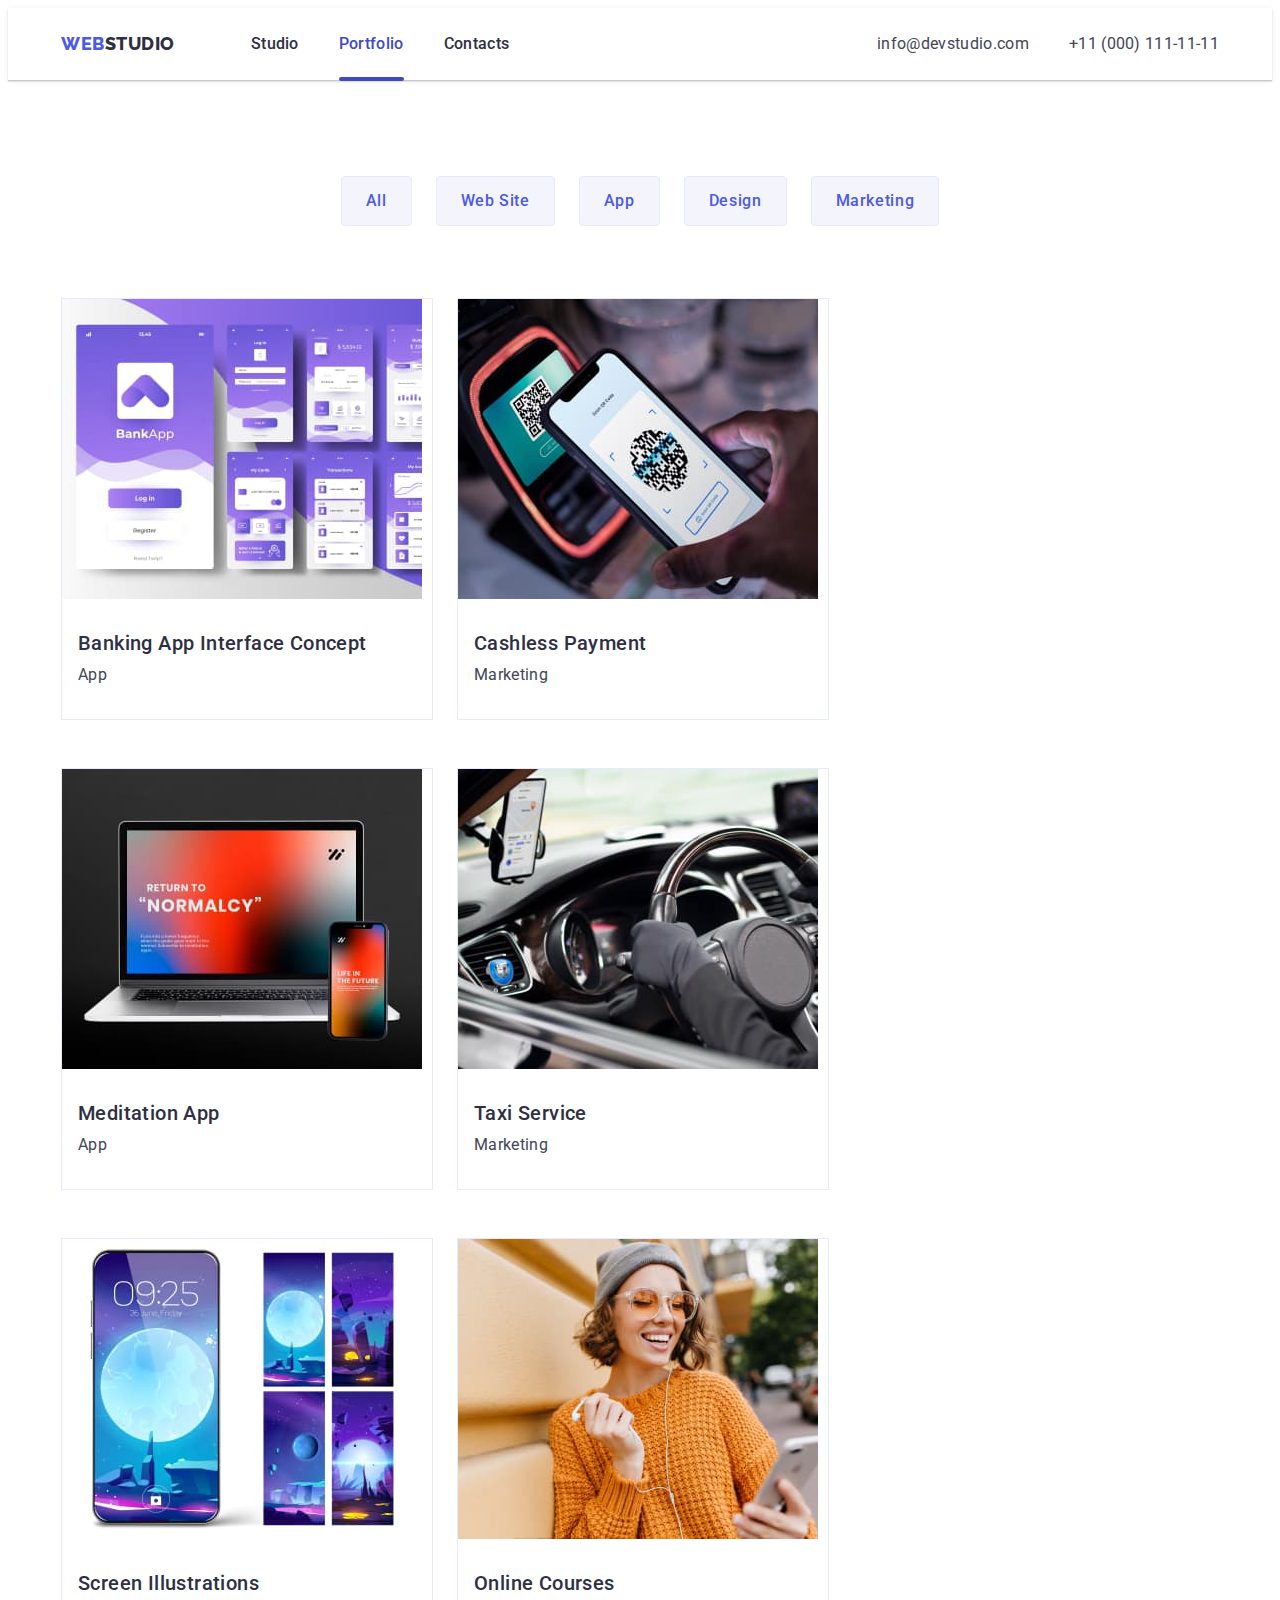
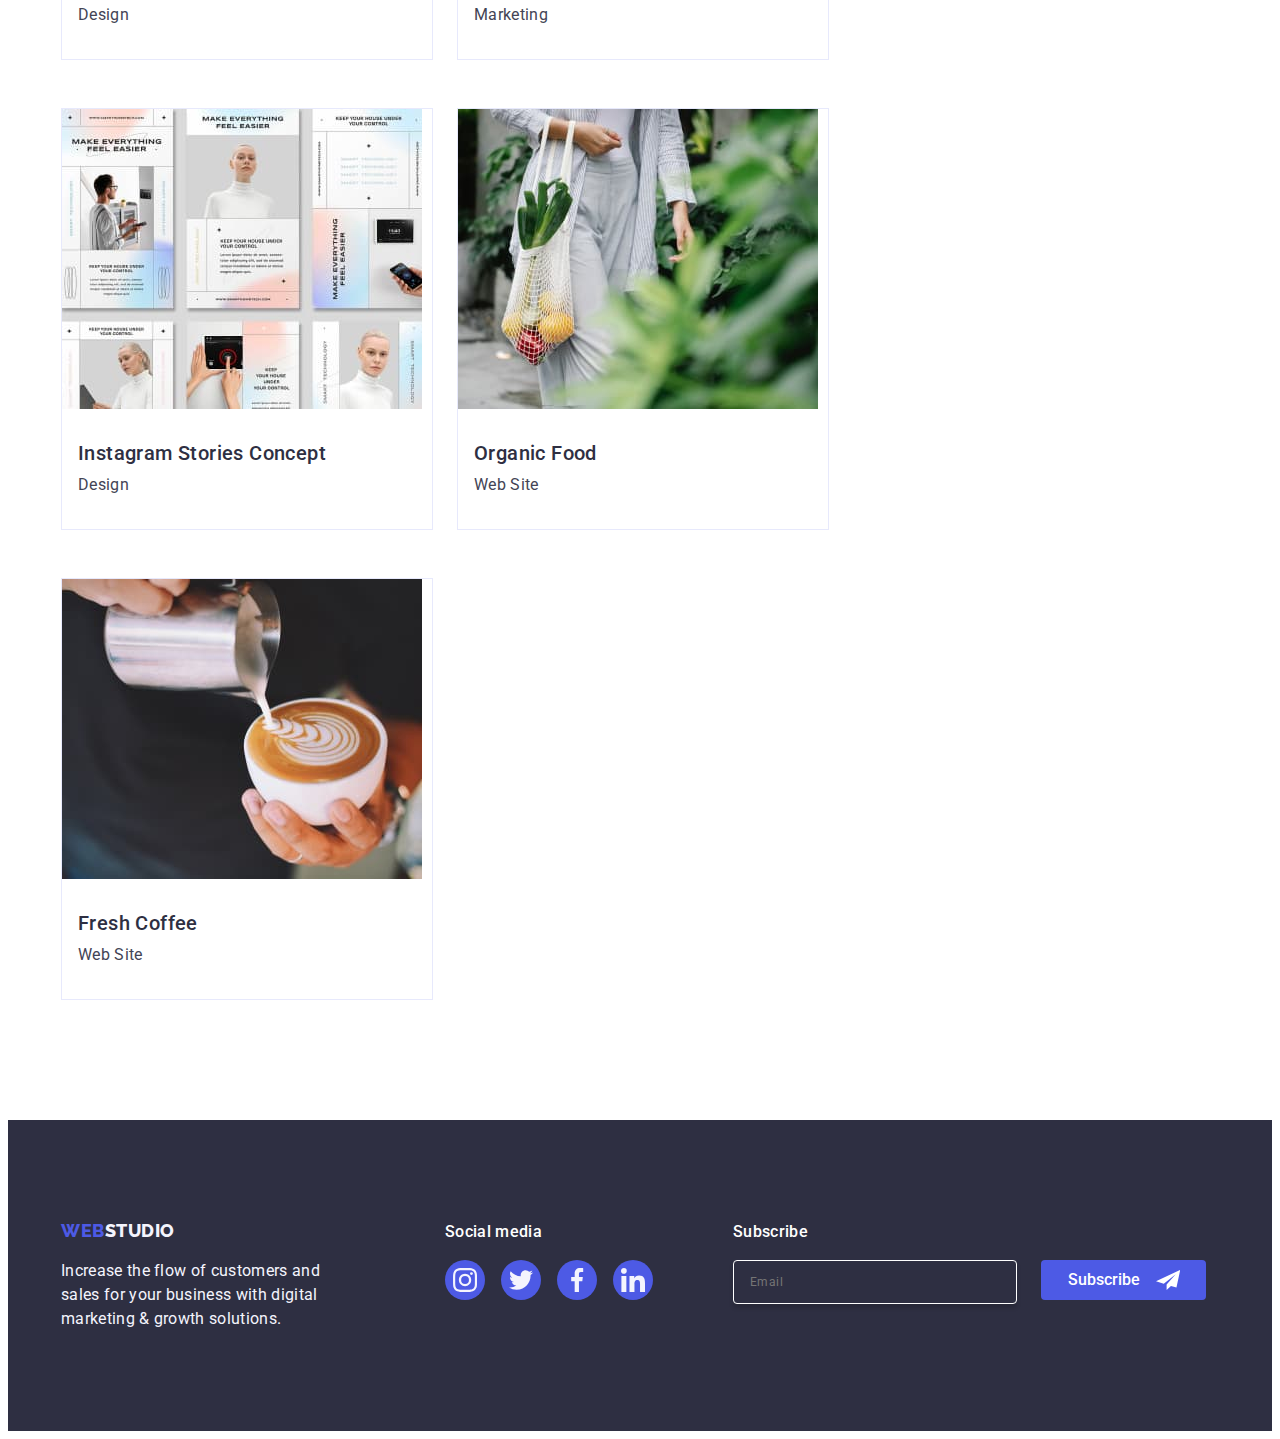
==== commit 41a89e62: "patch" ====
--- a/portfolio.html
+++ b/portfolio.html
@@ -270,7 +270,7 @@
           </p>
         </div>
         <div class="footer-social">
-          <p class="footer-social-title">Social media</p>
+          <p class="footer-title">Social media</p>
           <ul class="list">
             <li class="social-link">
               <a class="footer-link" href="">
@@ -302,16 +302,25 @@
             </li>
           </ul>
         </div>
-        <div class="footer-form">
-          <p class="footer-title">Subscribe</p>
+        <div class="footer-subscription">
           <form>
-            <input type="email" placeholder="Email" />
-            <button type="submit" class="button">
-              Subscribe
-              <svg class="check-icon" width="24" height="24">
-                <use href="./images/icons.svg#icon-send"></use>
-              </svg>
-            </button>
+            <label class="footer-title" for="subscription_email"
+              >Subscribe</label
+            >
+            <div class="footer-form-wrap">
+              <input
+                type="email"
+                placeholder="Email"
+                name="subscription_email"
+                id="subscription_email"
+              />
+              <button type="submit" class="button">
+                Subscribe
+                <svg class="check-icon" width="24" height="24">
+                  <use href="./images/icons.svg#icon-send"></use>
+                </svg>
+              </button>
+            </div>
           </form>
         </div>
       </div>
--- a/css/styles.css
+++ b/css/styles.css
@@ -453,7 +453,16 @@
   color: var(--light-color);
 }
 
-.footer-form input {
+.footer-subscription .footer-title {
+  display: block;
+}
+
+.footer-form-wrap {
+  display: flex;
+  gap: 24px;
+}
+
+.footer-subscription input {
   padding-left: 16px;
   width: 264px;
   height: 40px;
@@ -472,12 +481,12 @@
   transition: border-color var(--transition-base);
 }
 
-.footer-form input:focus,
-.footer-form input:hover {
+.footer-subscription input:focus,
+.footer-subscription input:hover {
   border-color: var(--primary-brand-color);
 }
 
-.footer-form input::placeholder {
+.footer-subscription input::placeholder {
   font-family: Roboto;
   font-size: 12px;
   font-style: normal;
@@ -486,12 +495,7 @@
   letter-spacing: 0.48px;
 }
 
-.footer-form form {
-  display: flex;
-  gap: 24px;
-}
-
-.footer-form button {
+.footer-subscription button {
   display: flex;
   justify-content: center;
   align-items: center;
@@ -512,12 +516,12 @@
   background: var(--primary-brand-color);
 }
 
-.footer-form button:hover,
-.footer-form button:focus {
+.footer-subscription button:hover,
+.footer-subscription button:focus {
   background-color: var(--pressed-state-color);
 }
 
-.footer-form button svg {
+.footer-subscription button svg {
   margin-left: 16px;
 }
 
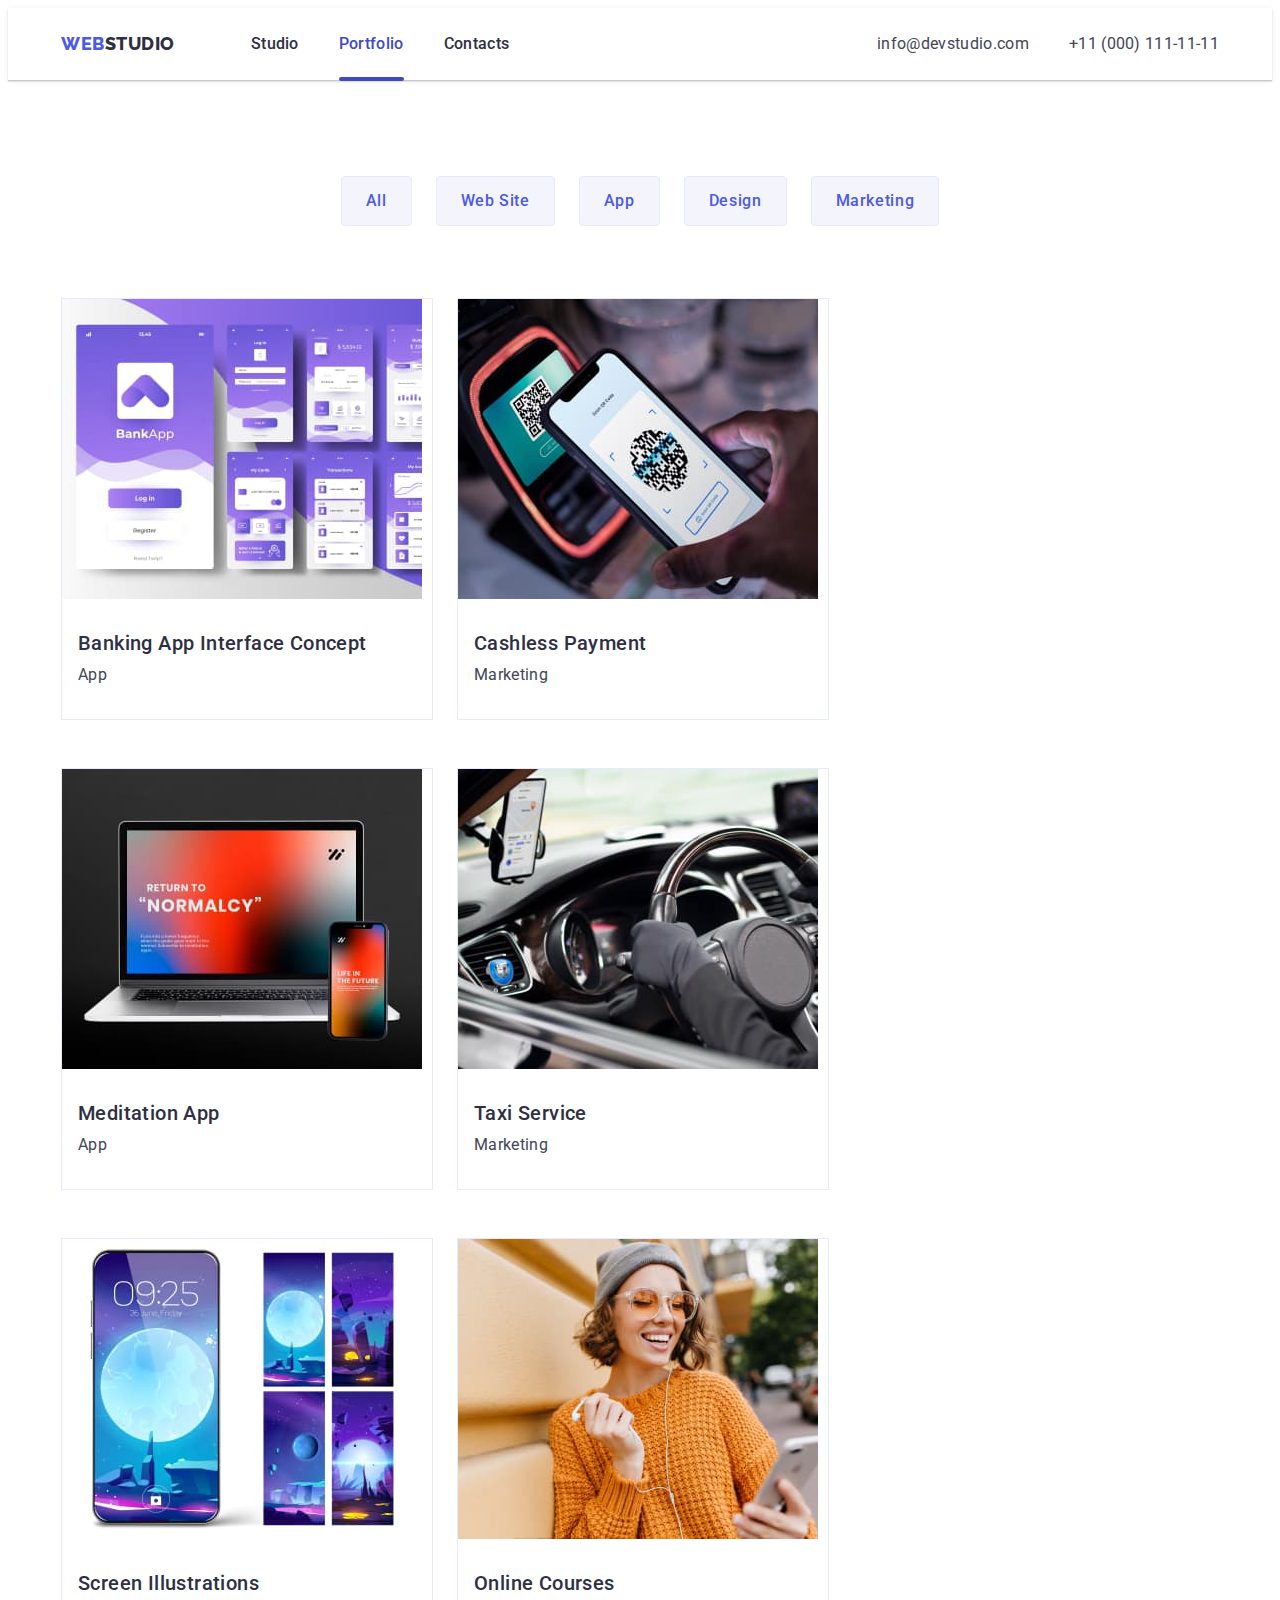
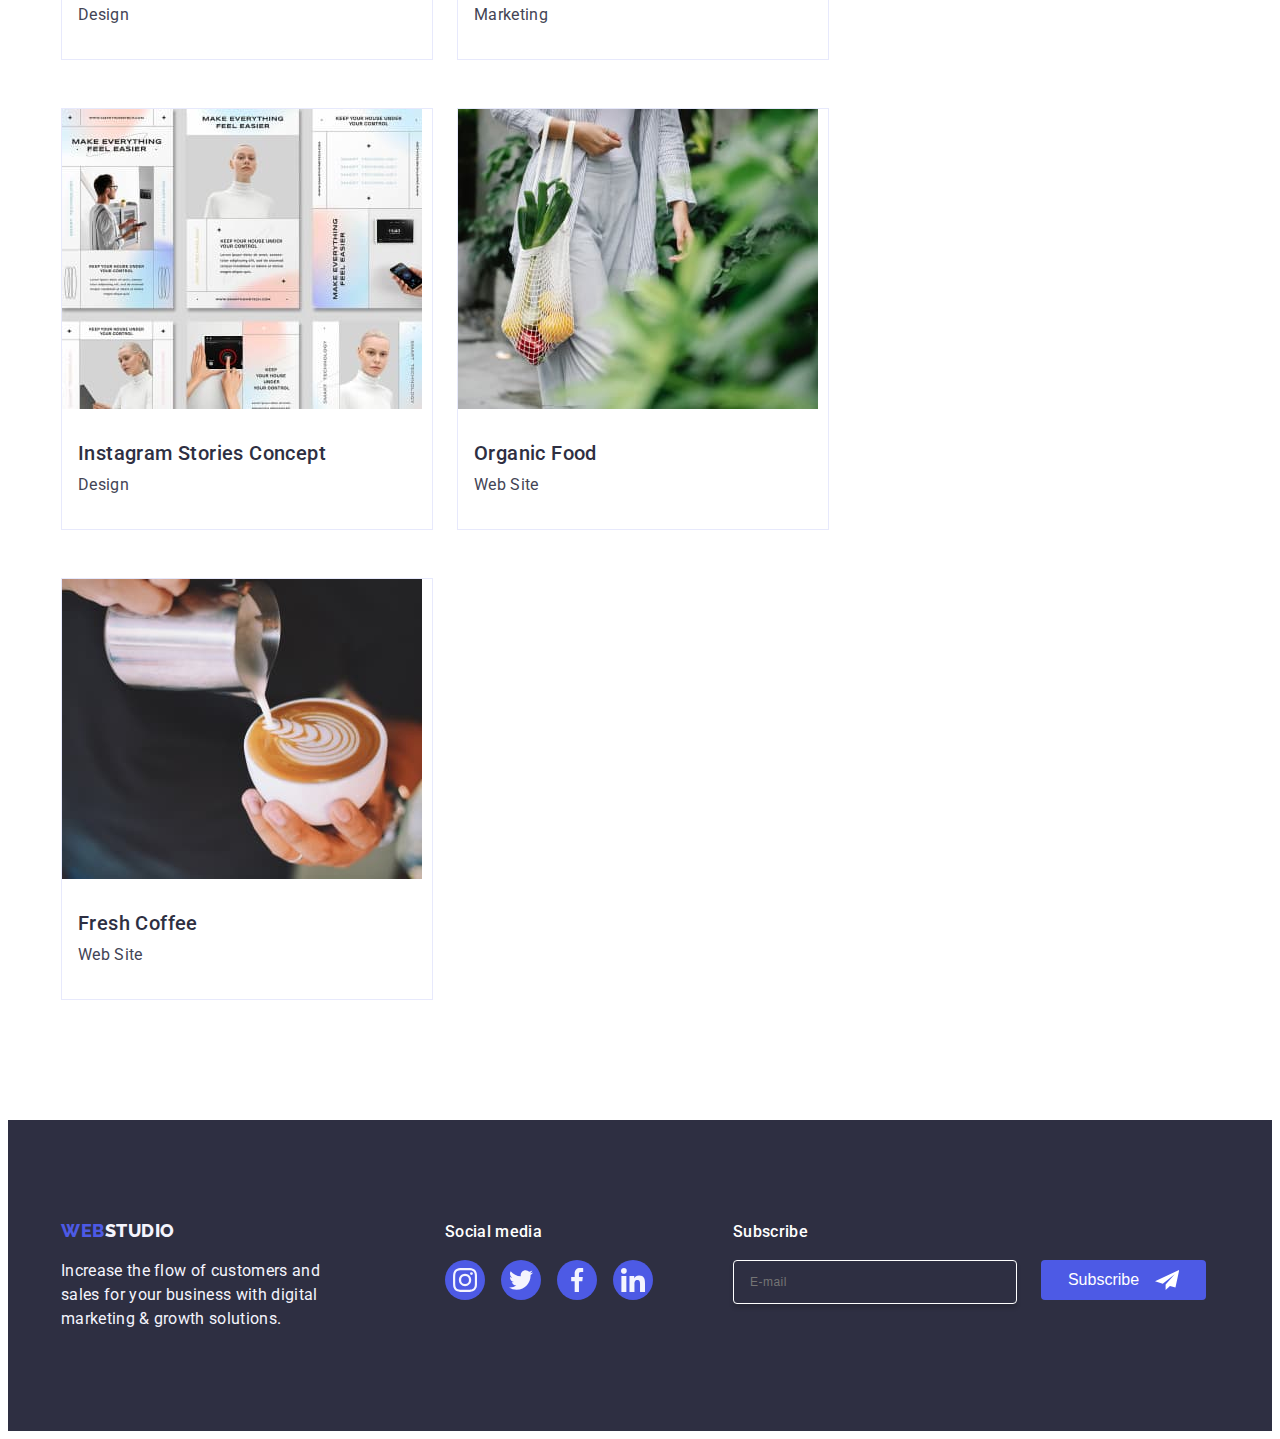
==== commit 51d8e4ee: "patch" ====
--- a/portfolio.html
+++ b/portfolio.html
@@ -304,16 +304,18 @@
         </div>
         <div class="footer-subscription">
           <form>
-            <label class="footer-title" for="subscription_email"
+            <label class="footer-title" for="subscription-email"
               >Subscribe</label
             >
             <div class="footer-form-wrap">
-              <input
-                type="email"
-                placeholder="Email"
-                name="subscription_email"
-                id="subscription_email"
-              />
+              <label class="form-label">
+                <input
+                  type="email"
+                  placeholder="E-mail"
+                  name="subscription-email"
+                  id="subscription-email"
+                />
+              </label>
               <button type="submit" class="button">
                 Subscribe
                 <svg class="check-icon" width="24" height="24">
--- a/css/styles.css
+++ b/css/styles.css
@@ -467,7 +467,6 @@
   width: 264px;
   height: 40px;
   color: var(--white, #fff);
-  font-family: Roboto;
   font-size: 12px;
   font-style: normal;
   font-weight: 400;
@@ -481,13 +480,12 @@
   transition: border-color var(--transition-base);
 }
 
-.footer-subscription input:focus,
-.footer-subscription input:hover {
+.footer-subscription .form-input:focus,
+.footer-subscription .form-input:hover {
   border-color: var(--primary-brand-color);
 }
 
-.footer-subscription input::placeholder {
-  font-family: Roboto;
+.footer-subscription .form-input::placeholder {
   font-size: 12px;
   font-style: normal;
   font-weight: 400;
@@ -504,7 +502,6 @@
   height: 40px;
   color: var(--white-color);
   text-align: center;
-  font-family: Roboto;
   font-size: 16px;
   font-style: normal;
   font-weight: 500;
@@ -772,11 +769,11 @@
 
 .form-label {
   display: inline-block;
+  margin-bottom: 4px;
   font-size: 12px;
-  font-family: Roboto;
   font-style: normal;
   font-weight: 400;
-  line-height: 1.16;
+  line-height: 1.17;
   letter-spacing: 0.04em;
   color: var(--light-slate);
 }
@@ -790,6 +787,7 @@
   padding-right: 16px;
   width: 100%;
   height: 40px;
+  background-color: transparent;
   border-radius: 4px;
   border: 1px solid var(--backdrop);
   outline: transparent;
@@ -818,12 +816,13 @@
   padding: 8px 16px;
   width: 100%;
   height: 120px;
-  font-family: Roboto;
   font-size: 12px;
   font-style: normal;
   font-weight: 400;
-  line-height: 1.16;
+  line-height: 1.17;
   letter-spacing: 0.48px;
+  color: var(--backdrop);
+  background-color: transparent;
   border-radius: 4px;
   border: 1px solid var(--backdrop);
   outline: transparent;
@@ -832,11 +831,10 @@
 }
 
 .form-textarea::placeholder {
-  font-family: Roboto;
   font-size: 12px;
   font-style: normal;
   font-weight: 400;
-  line-height: 1.16;
+  line-height: 1.17;
   letter-spacing: 0.48px;
 }
 
@@ -847,7 +845,7 @@
 
 .check-text {
   margin-top: 8px;
-  margin-bottom: 16px;
+  margin-bottom: 24px;
 }
 
 .check-text a {
@@ -866,11 +864,7 @@
   border-radius: 2px;
   fill: transparent;
   transition: background-color var(--transition-base),
-    border var(--transition-base);
-}
-
-.check-text span svg {
-  transition: fill var(--transition-base);
+    border var(--transition-base), fill var(--transition-base);
 }
 
 .form-checkbox:checked + .check-text span {
@@ -884,7 +878,6 @@
   margin: 0 auto;
   min-width: 169px;
   font-size: 16px;
-  font-family: Roboto;
   font-style: normal;
   font-weight: 500;
   line-height: 1.5;
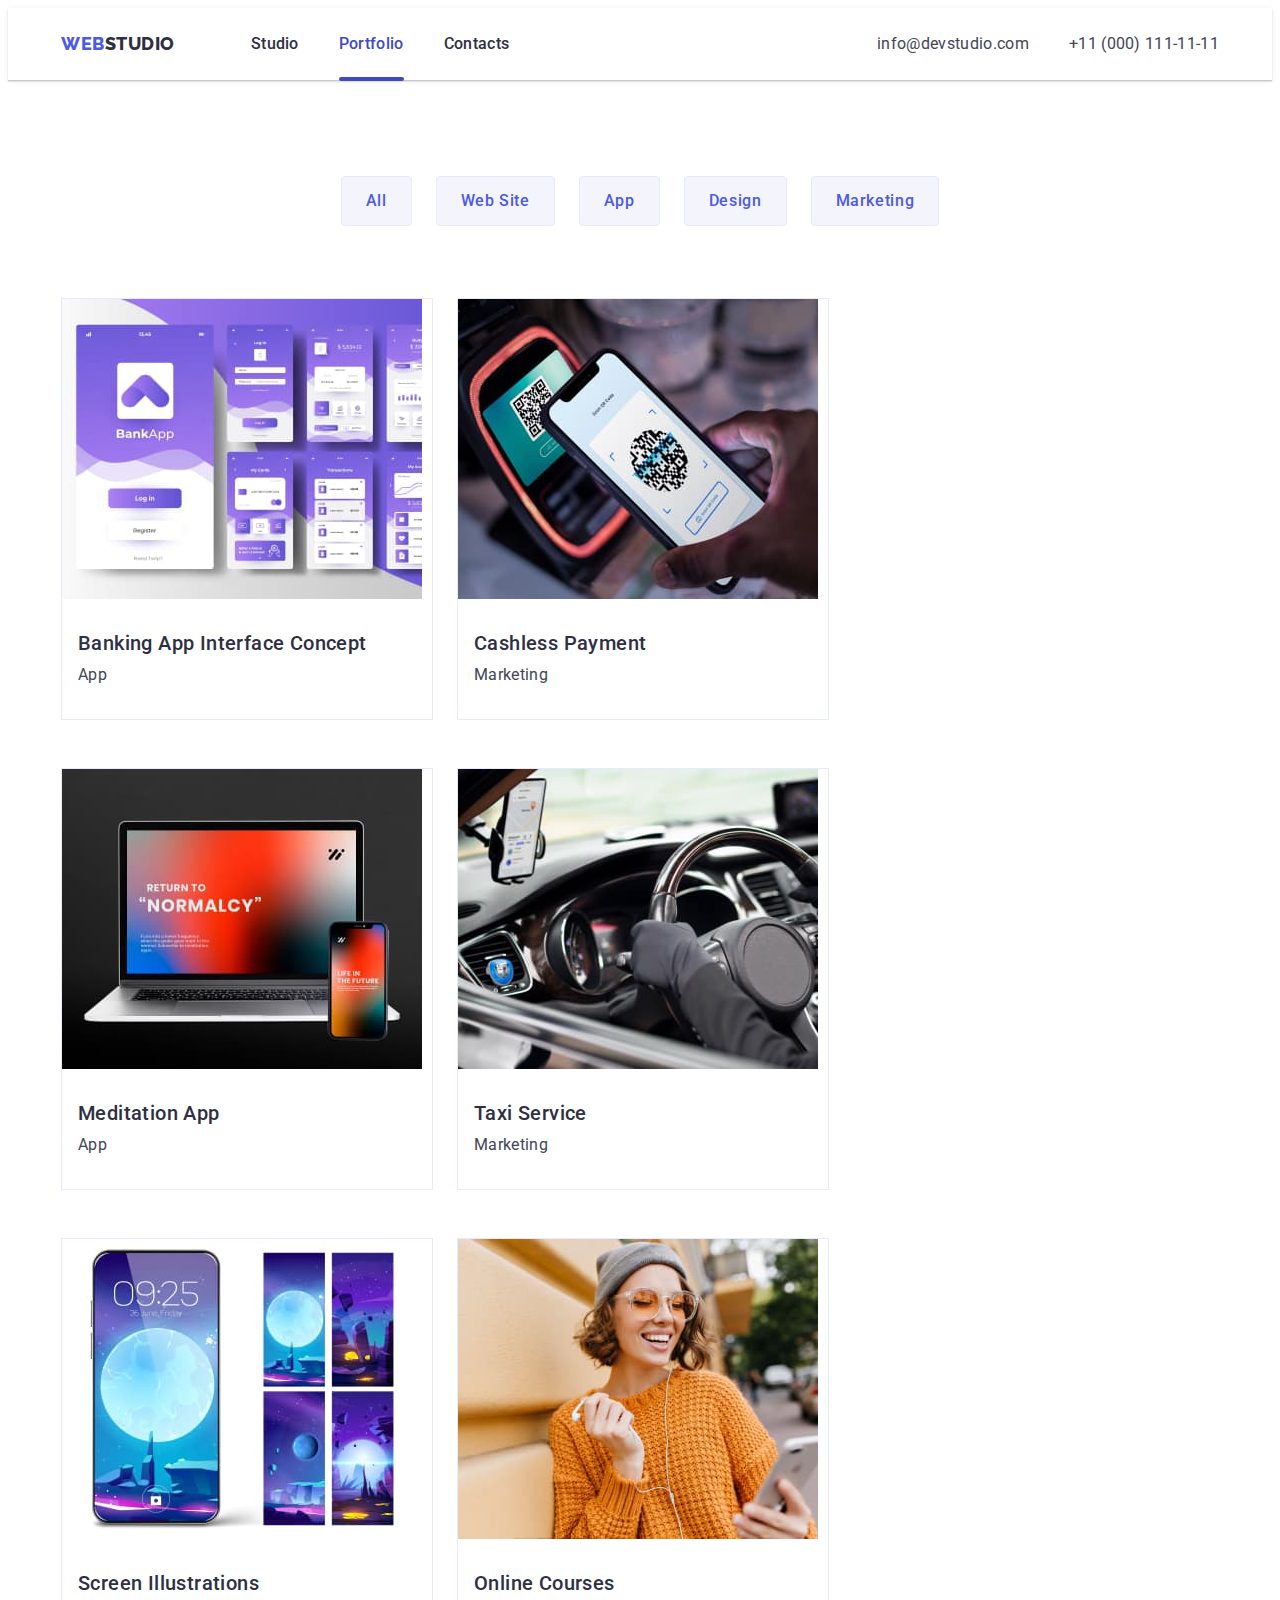
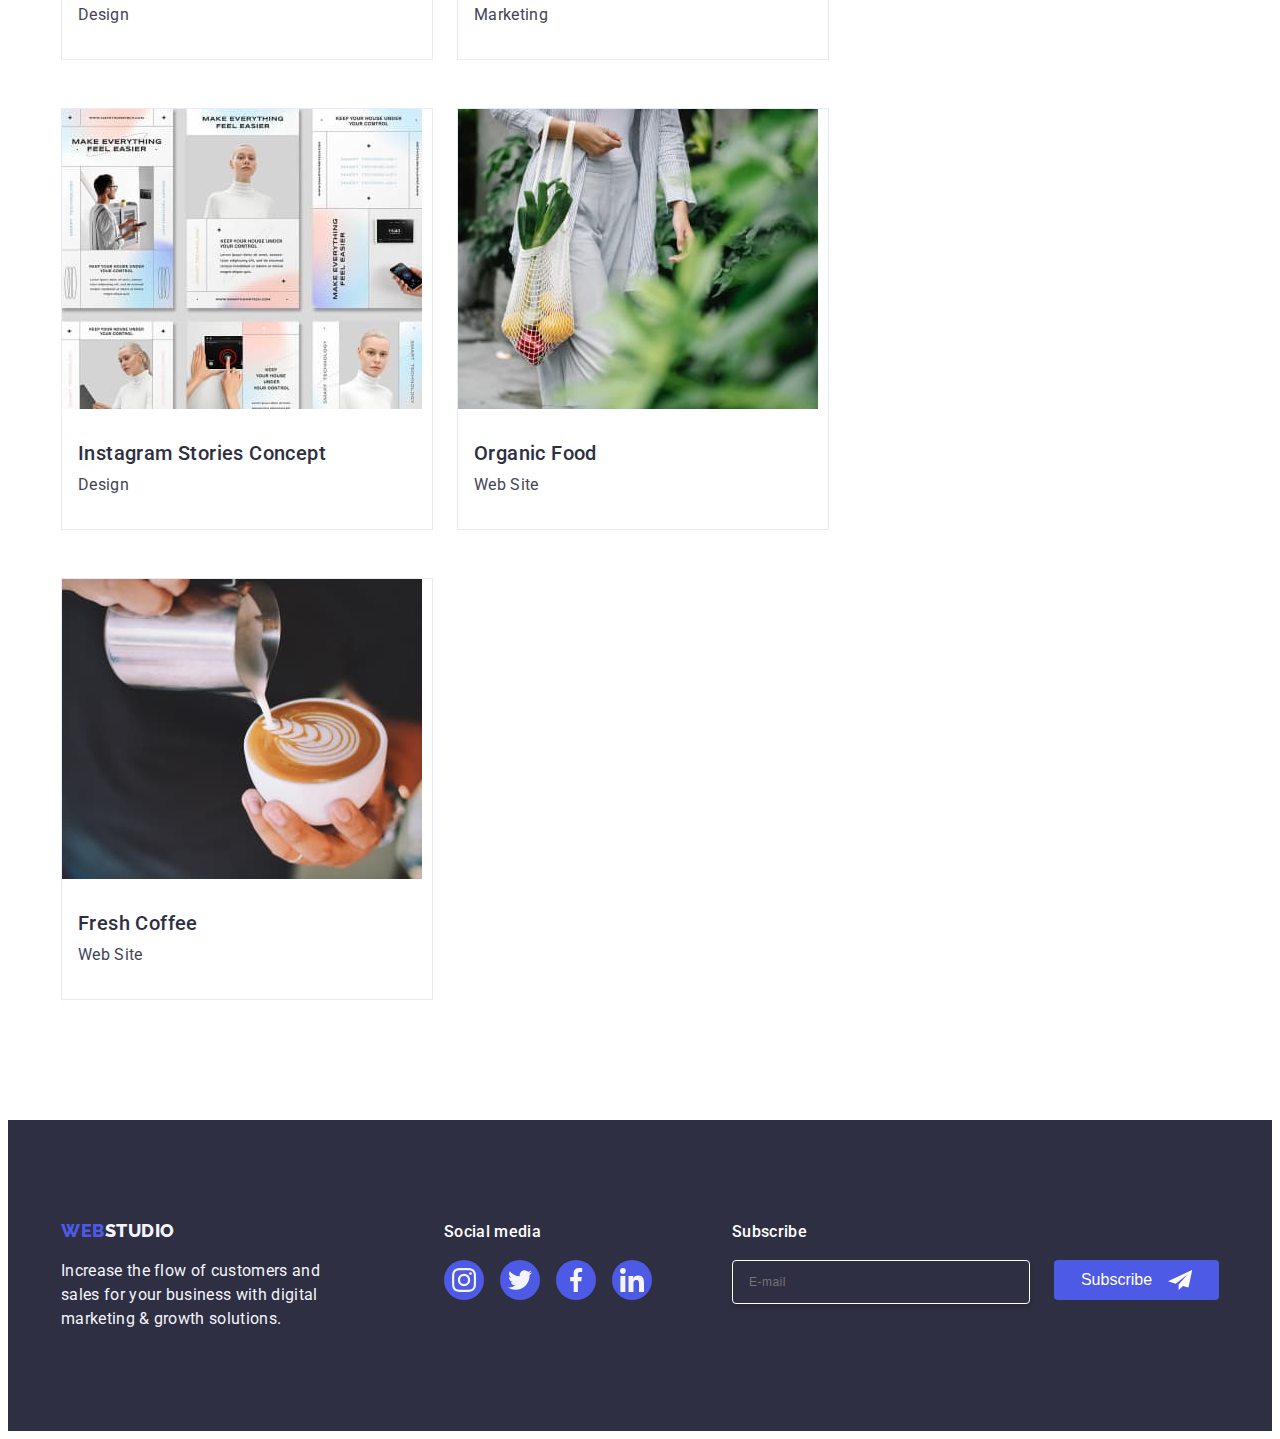
==== commit 656b61ec: "patch" ====
--- a/portfolio.html
+++ b/portfolio.html
@@ -303,26 +303,23 @@
           </ul>
         </div>
         <div class="footer-subscription">
-          <form>
-            <label class="footer-title" for="subscription-email"
-              >Subscribe</label
-            >
-            <div class="footer-form-wrap">
-              <label class="form-label">
-                <input
-                  type="email"
-                  placeholder="E-mail"
-                  name="subscription-email"
-                  id="subscription-email"
-                />
-              </label>
-              <button type="submit" class="button">
-                Subscribe
-                <svg class="check-icon" width="24" height="24">
-                  <use href="./images/icons.svg#icon-send"></use>
-                </svg>
-              </button>
-            </div>
+          <p class="footer-title">Subscribe</p>
+          <form class="footer-form">
+            <label class="form-label">
+              <input
+                type="email"
+                placeholder="E-mail"
+                name="subscription-email"
+                id="subscription-email"
+                class="form-input"
+              />
+            </label>
+            <button type="submit" class="button">
+              Subscribe
+              <svg class="check-icon" width="24" height="24">
+                <use href="./images/icons.svg#icon-send"></use>
+              </svg>
+            </button>
           </form>
         </div>
       </div>
--- a/css/styles.css
+++ b/css/styles.css
@@ -457,12 +457,12 @@
   display: block;
 }
 
-.footer-form-wrap {
+.footer-form {
   display: flex;
   gap: 24px;
 }
 
-.footer-subscription input {
+.footer-subscription .form-input {
   padding-left: 16px;
   width: 264px;
   height: 40px;
@@ -768,7 +768,7 @@
 }
 
 .form-label {
-  display: inline-block;
+  display: block;
   margin-bottom: 4px;
   font-size: 12px;
   font-style: normal;
@@ -812,6 +812,10 @@
   fill: var(--primary-brand-color);
 }
 
+.form-field-comment {
+  margin-bottom: 16px;
+}
+
 .form-textarea {
   padding: 8px 16px;
   width: 100%;
@@ -843,8 +847,7 @@
   border-color: var(--primary-brand-color);
 }
 
-.check-text {
-  margin-top: 8px;
+.form-field-checkbox {
   margin-bottom: 24px;
 }
 
